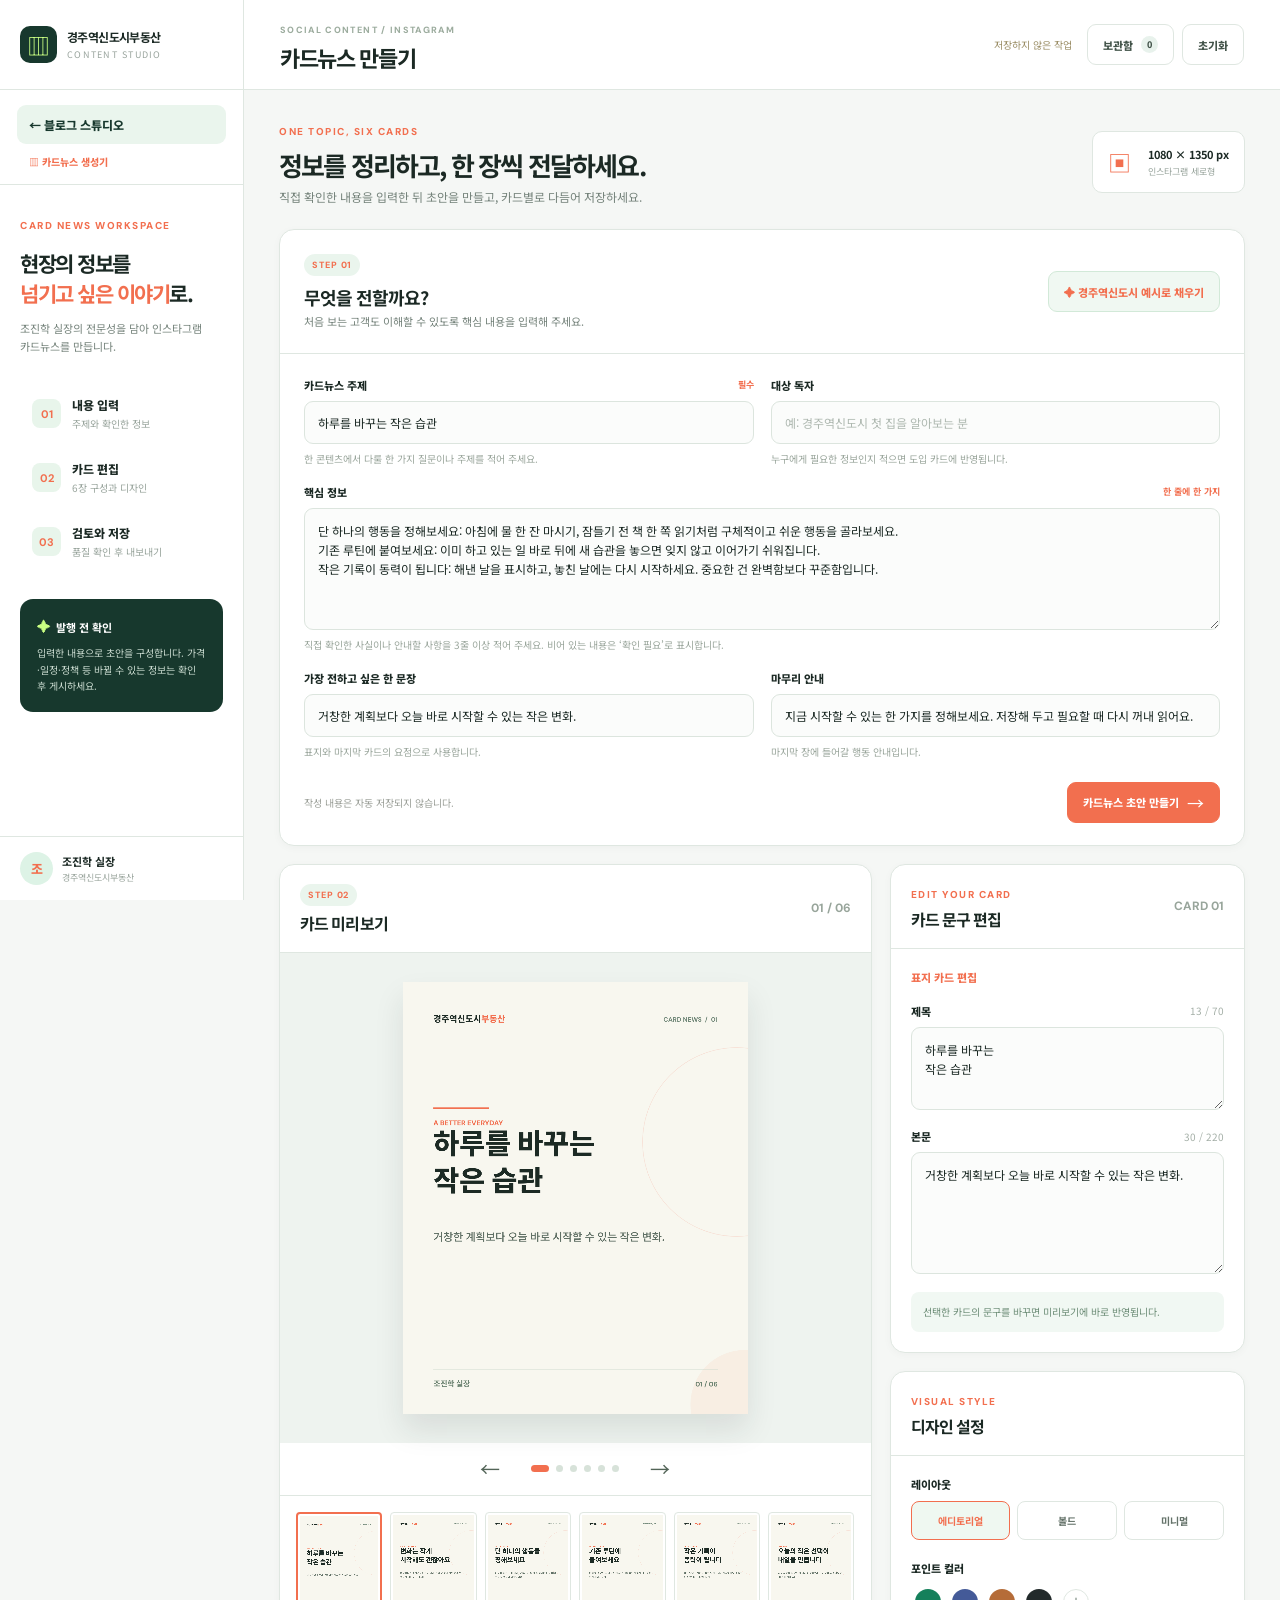
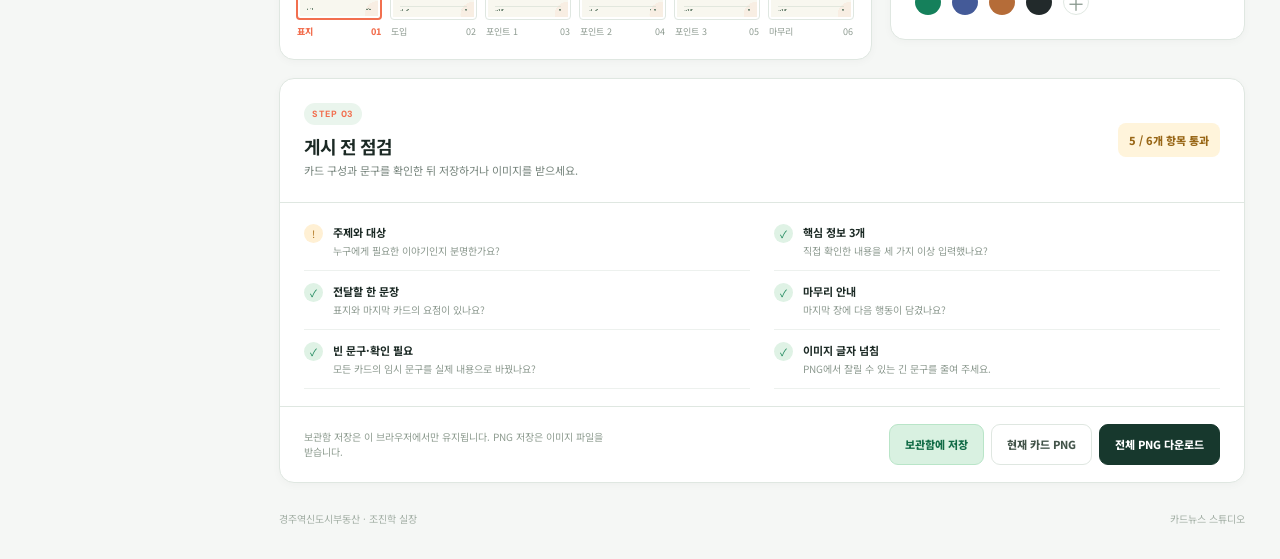
==== cardnews/index.html @ ac6d8d50 "Add combined blog and card news studio" ====
<!doctype html><html lang="ko"><head><meta charset="UTF-8"><meta name="viewport" content="width=device-width,initial-scale=1"><meta name="theme-color" content="#f5f7f5"><meta name="description" content="경주역신도시부동산 카드뉴스 스튜디오"><title>카드뉴스 스튜디오 | 경주역신도시부동산</title><link rel="preconnect" href="https://fonts.googleapis.com"><link rel="preconnect" href="https://fonts.gstatic.com" crossorigin><link href="https://fonts.googleapis.com/css2?family=DM+Sans:wght@400;500;600;700;800&family=Noto+Sans+KR:wght@400;500;600;700;800;900&display=swap" rel="stylesheet"><link rel="stylesheet" href="./styles.css"><link rel="stylesheet" href="./integration.css"></head><body>
<div class="app-shell"><aside class="sidebar"><div class="brand"><span class="brand-mark">▥</span><span><strong>경주역신도시부동산</strong><small>CONTENT STUDIO</small></span></div><nav class="studio-switch" aria-label="콘텐츠 작업실"><a href="../index.html">← 블로그 스튜디오</a><span class="current">▥ 카드뉴스 생성기</span></nav><div class="side-content"><span class="side-label">CARD NEWS WORKSPACE</span><h1>현장의 정보를<br><em>넘기고 싶은 이야기</em>로.</h1><p>조진학 실장의 전문성을 담아 인스타그램 카드뉴스를 만듭니다.</p><div class="step-list" aria-label="제작 단계"><a href="#brief"><b>01</b><span>내용 입력<small>주제와 확인한 정보</small></span></a><a href="#preview"><b>02</b><span>카드 편집<small>6장 구성과 디자인</small></span></a><a href="#review"><b>03</b><span>검토와 저장<small>품질 확인 후 내보내기</small></span></a></div><div class="side-note"><span>✦</span><strong>발행 전 확인</strong><p>입력한 내용으로 초안을 구성합니다. 가격·일정·정책 등 바뀔 수 있는 정보는 확인 후 게시하세요.</p></div></div><div class="side-profile"><span class="avatar">조</span><span><strong>조진학 실장</strong><small>경주역신도시부동산</small></span></div></aside>
<main class="main"><header class="topbar"><div><span class="top-kicker">SOCIAL CONTENT / INSTAGRAM</span><h2>카드뉴스 만들기</h2></div><div class="header-actions"><a class="back-to-blog" href="../index.html">← 블로그 스튜디오</a><span id="save-status" class="save-status">저장하지 않은 작업</span><button id="open-archive" class="button ghost" type="button">보관함 <span id="saved-count">0</span></button><button id="reset-all" class="button ghost" type="button">초기화</button></div></header><div class="main-content"><div class="hero-bar"><div><span class="eyebrow">ONE TOPIC, SIX CARDS</span><h3>정보를 정리하고, 한 장씩 전달하세요.</h3><p>직접 확인한 내용을 입력한 뒤 초안을 만들고, 카드별로 다듬어 저장하세요.</p></div><div class="hero-meta"><span>▣</span><strong>1080 × 1350 px</strong><small>인스타그램 세로형</small></div></div>
<section class="panel brief-panel" id="brief"><div class="panel-head"><div><span class="step-pill">STEP 01</span><h3>무엇을 전할까요?</h3><p>처음 보는 고객도 이해할 수 있도록 핵심 내용을 입력해 주세요.</p></div><button id="fill-example" class="button example" type="button">✦ 경주역신도시 예시로 채우기</button></div><div class="brief-grid"><label class="field"><span>카드뉴스 주제 <b>필수</b></span><input id="topic" maxlength="100" placeholder="예: 경주역신도시 아파트를 볼 때 확인할 3가지"><small>한 콘텐츠에서 다룰 한 가지 질문이나 주제를 적어 주세요.</small></label><label class="field"><span>대상 독자</span><input id="audience" maxlength="80" placeholder="예: 경주역신도시 첫 집을 알아보는 분"><small>누구에게 필요한 정보인지 적으면 도입 카드에 반영됩니다.</small></label><label class="field full"><span>핵심 정보 <b>한 줄에 한 가지</b></span><textarea id="facts" rows="5" maxlength="1000" placeholder="예: 교통: 실제 이동 동선과 출퇴근 시간을 확인하세요.&#10;생활: 자주 이용할 시설까지 걸리는 거리를 살펴보세요.&#10;계약: 관심 단지의 최신 조건을 다시 확인하세요."></textarea><small>직접 확인한 사실이나 안내할 사항을 3줄 이상 적어 주세요. 비어 있는 내용은 ‘확인 필요’로 표시합니다.</small></label><label class="field"><span>가장 전하고 싶은 한 문장</span><input id="message" maxlength="120" placeholder="예: 입지보다 내 생활 동선에 맞는지가 중요합니다."><small>표지와 마지막 카드의 요점으로 사용합니다.</small></label><label class="field"><span>마무리 안내</span><input id="cta" maxlength="120" placeholder="예: 궁금한 점은 조진학 실장에게 문의해 주세요."><small>마지막 장에 들어갈 행동 안내입니다.</small></label></div><div class="brief-actions"><span>작성 내용은 자동 저장되지 않습니다.</span><button id="generate" class="button primary" type="button">카드뉴스 초안 만들기 <span>→</span></button></div></section>
<div class="work-grid"><section class="panel preview-panel" id="preview"><div class="panel-head compact"><div><span class="step-pill">STEP 02</span><h3>카드 미리보기</h3></div><span id="slide-counter" class="counter">00 / 06</span></div><div class="preview-stage"><div id="card-preview" class="card-preview"></div><div id="preview-empty" class="preview-empty"><span>▣</span><strong>첫 카드를 기다리고 있어요</strong><p>내용을 입력하고 초안 만들기를 누르면<br>여기에 카드가 표시됩니다.</p></div></div><div class="preview-nav"><button id="prev-card" type="button" aria-label="이전 카드">←</button><div id="nav-dots" class="nav-dots"></div><button id="next-card" type="button" aria-label="다음 카드">→</button></div><div id="filmstrip" class="filmstrip"></div></section><div class="right-stack"><section class="panel editor-panel"><div class="panel-head compact"><div><span class="eyebrow">EDIT YOUR CARD</span><h3>카드 문구 편집</h3></div><span id="edit-card-num" class="counter">—</span></div><div class="editor-content"><p id="edit-card-type" class="card-type">초안을 만들면 카드를 편집할 수 있어요.</p><label class="field"><span>제목 <small id="title-count">0 / 70</small></span><textarea id="edit-title" rows="3" maxlength="70" disabled></textarea></label><label class="field"><span>본문 <small id="body-count">0 / 220</small></span><textarea id="edit-body" rows="5" maxlength="220" disabled></textarea></label><p class="editor-tip">선택한 카드의 문구를 바꾸면 미리보기에 바로 반영됩니다.</p></div></section><section class="panel design-panel"><div class="panel-head compact"><div><span class="eyebrow">VISUAL STYLE</span><h3>디자인 설정</h3></div></div><div class="design-content"><span class="setting-label">레이아웃</span><div class="layout-options" role="group" aria-label="레이아웃"><button type="button" class="layout-option active" data-theme="editorial">에디토리얼</button><button type="button" class="layout-option" data-theme="bold">볼드</button><button type="button" class="layout-option" data-theme="minimal">미니멀</button></div><span class="setting-label">포인트 컬러</span><div class="colors" role="group" aria-label="포인트 컬러"><button type="button" class="color-swatch active" data-color="#15805b" style="--swatch:#15805b" aria-label="브랜드 그린"></button><button type="button" class="color-swatch" data-color="#445a98" style="--swatch:#445a98" aria-label="블루"></button><button type="button" class="color-swatch" data-color="#b56c38" style="--swatch:#b56c38" aria-label="테라코타"></button><button type="button" class="color-swatch" data-color="#222a2b" style="--swatch:#222a2b" aria-label="차콜"></button><label class="custom-color" title="직접 선택"><input id="custom-color" type="color" value="#15805b" aria-label="사용자 지정 색상"><span>＋</span></label></div></div></section></div></div>
<section class="panel review-panel" id="review"><div class="panel-head"><div><span class="step-pill">STEP 03</span><h3>게시 전 점검</h3><p>카드 구성과 문구를 확인한 뒤 저장하거나 이미지를 받으세요.</p></div><div id="quality-summary" class="quality-summary">초안을 만들면 점검합니다</div></div><div id="quality-list" class="quality-list"></div><div class="review-actions"><p>보관함 저장은 이 브라우저에서만 유지됩니다. PNG 저장은 이미지 파일을 받습니다.</p><div><button id="save-draft" class="button save" type="button" disabled>보관함에 저장</button><button id="download-current" class="button ghost" type="button" disabled>현재 카드 PNG</button><button id="download-all" class="button dark" type="button" disabled>전체 PNG 다운로드</button></div></div></section><footer class="footer">경주역신도시부동산 · 조진학 실장 <span>카드뉴스 스튜디오</span></footer></div></main></div>
<dialog id="archive-dialog" class="archive-dialog"><div class="dialog-head"><div><span class="eyebrow">SAVED PROJECTS</span><h3>보관함</h3></div><button id="close-archive" type="button" aria-label="닫기">×</button></div><div id="archive-list" class="archive-list"></div></dialog><div id="toast" class="toast" role="status" aria-live="polite"></div><script src="./app.js"></script></body></html>
---- cardnews/styles.css ----
:root{--green:#15805b;--deep:#17382d;--ink:#1b2924;--muted:#75837b;--line:#dfe7e1;--bg:#f5f7f5;--paper:#fff}*{box-sizing:border-box}html{scroll-behavior:smooth}body{margin:0;background:var(--bg);color:var(--ink);font-family:'Noto Sans KR',sans-serif;font-size:14px}button,input,textarea{font:inherit}button{cursor:pointer}button:disabled{cursor:not-allowed;opacity:.48}button:focus-visible,input:focus-visible,textarea:focus-visible,a:focus-visible{outline:3px solid #88d7b2;outline-offset:2px}.app-shell{display:flex;min-height:100vh}.sidebar{width:244px;flex:0 0 244px;background:#fff;border-right:1px solid var(--line);display:flex;flex-direction:column;min-height:100vh;position:sticky;top:0;height:100vh}.brand{height:90px;padding:0 20px;display:flex;align-items:center;gap:10px;border-bottom:1px solid var(--line)}.brand-mark{height:37px;width:37px;display:grid;place-items:center;border-radius:10px;background:var(--deep);color:#caff83;font-size:23px}.brand strong,.brand small,.side-profile strong,.side-profile small{display:block}.brand strong{font-size:12px;letter-spacing:-.05em}.brand small{font-size:9px;letter-spacing:.14em;color:#9aa59e;margin-top:3px}.side-content{padding:28px 20px}.side-label,.eyebrow,.top-kicker{font-family:'DM Sans',sans-serif;letter-spacing:.15em;font-size:10px;font-weight:800;color:var(--green)}.side-content h1{font-size:21px;line-height:1.42;letter-spacing:-.07em;margin:16px 0 10px}.side-content h1 em{font-style:normal;color:var(--green)}.side-content>p{color:var(--muted);font-size:11px;line-height:1.7;margin:0 0 28px;word-break:keep-all}.step-list{display:grid;gap:5px}.step-list a{text-decoration:none;color:var(--ink);display:flex;align-items:center;gap:11px;padding:12px;border-radius:11px}.step-list a:hover{background:#e9f5ed}.step-list b{height:29px;width:29px;background:#e8f5eb;color:var(--green);border-radius:8px;display:grid;place-items:center;font-family:'DM Sans',sans-serif;font-size:11px}.step-list span{font-weight:800;font-size:12px}.step-list small{display:block;color:#98a49c;font-size:10px;font-weight:400;margin-top:3px}.side-note{margin-top:28px;background:var(--deep);border-radius:13px;padding:17px;color:#fff}.side-note>span{color:#caff83;margin-right:5px}.side-note strong{font-size:11px}.side-note p{font-size:10px;line-height:1.65;color:#c9dacf;margin:9px 0 0}.side-profile{margin-top:auto;border-top:1px solid var(--line);padding:15px 20px;display:flex;gap:9px;align-items:center}.avatar{height:33px;width:33px;border-radius:50%;background:#ddf3e6;color:var(--green);font-size:13px;font-weight:800;display:grid;place-items:center}.side-profile strong{font-size:11px}.side-profile small{font-size:9px;color:#9ba69e;margin-top:2px}.main{min-width:0;flex:1}.topbar{height:90px;background:#fff;border-bottom:1px solid var(--line);padding:0 36px;display:flex;justify-content:space-between;align-items:center;gap:15px}.top-kicker{color:#9cac9e;font-size:9px}.topbar h2{font-size:22px;letter-spacing:-.06em;margin:4px 0 0}.header-actions{display:flex;align-items:center;gap:8px}.save-status{color:#9a8d65;font-size:10px;margin-right:7px}.save-status.saved{color:var(--green)}.button{border-radius:9px;height:41px;padding:0 15px;display:inline-flex;align-items:center;justify-content:center;gap:8px;font-size:11px;font-weight:800;white-space:nowrap;transition:background .2s,transform .2s}.button:not(:disabled):hover{transform:translateY(-1px)}.ghost{background:#fff;color:#43544a;border:1px solid var(--line)}.ghost:hover{background:#f6faf7}.ghost span{background:#e8f2ec;padding:2px 6px;border-radius:20px;font-size:9px}.primary{border:1px solid var(--green);background:var(--green);color:#fff}.primary:hover{background:#126a4c}.primary span{font-size:17px;font-weight:400}.dark{background:var(--deep);border:1px solid var(--deep);color:#fff}.dark:hover{background:#285341}.save{background:#d9f1e1;color:#116b46;border:1px solid #b9e5c8}.save:hover{background:#c8e9d5}.example{background:#f0f8f2;border:1px solid #d2e9d8;color:var(--green)}.main-content{max-width:1450px;margin:auto;padding:29px 35px 25px}.hero-bar{display:flex;justify-content:space-between;align-items:center;gap:18px;margin:0 0 24px}.hero-bar h3{font-size:26px;letter-spacing:-.07em;line-height:1.4;margin:8px 0 5px}.hero-bar p{font-size:12px;color:var(--muted);margin:0}.hero-meta{display:grid;grid-template-columns:30px auto;column-gap:10px;align-items:center;background:#fff;border:1px solid var(--line);border-radius:10px;padding:13px 15px}.hero-meta span{grid-row:1/3;color:var(--green);font-size:23px}.hero-meta strong{font-size:11px;white-space:nowrap}.hero-meta small{font-size:9px;color:#98a49c}.panel{background:#fff;border:1px solid var(--line);border-radius:15px;box-shadow:0 2px 8px #1b292408;min-width:0}.panel-head{padding:22px 24px;display:flex;align-items:center;justify-content:space-between;gap:18px;border-bottom:1px solid var(--line)}.panel-head h3{font-size:18px;letter-spacing:-.055em;margin:8px 0 3px}.panel-head p{font-size:11px;color:var(--muted);margin:0;line-height:1.6}.step-pill{display:inline-block;background:#eaf5ed;border-radius:99px;padding:5px 8px;color:var(--green);font:800 9px 'DM Sans',sans-serif;letter-spacing:.1em}.panel-head.compact{padding:17px 20px}.compact h3{font-size:16px;margin:5px 0 0}.brief-grid{padding:23px 24px 5px;display:grid;grid-template-columns:1fr 1fr;gap:0 17px}.field{display:block;margin-bottom:18px;min-width:0}.field.full{grid-column:1/-1}.field>span{display:flex;justify-content:space-between;align-items:center;margin-bottom:8px;font-size:11px;font-weight:800}.field>span b{color:var(--green);font-size:9px;margin-left:5px}.field>span small{color:#a4afa7;font-size:10px;font-weight:400}.field input,.field textarea{display:block;width:100%;background:#fbfcfb;color:var(--ink);border:1px solid #dce5de;border-radius:9px;padding:12px 13px;font-size:12px;line-height:1.6;resize:vertical;outline:none}.field input{height:43px}.field input:focus,.field textarea:focus{border-color:var(--green);background:#fff;box-shadow:0 0 0 3px #15805b17}.field input::placeholder,.field textarea::placeholder{color:#aeb8b0}.field>small{display:block;font-size:10px;color:#9aa69c;line-height:1.5;margin-top:7px}.brief-actions{padding:0 24px 22px;display:flex;align-items:center;justify-content:space-between;gap:15px}.brief-actions>span{color:#9b9f98;font-size:10px}.work-grid{display:grid;grid-template-columns:minmax(430px,1.25fr) minmax(290px,.75fr);gap:18px;margin-top:18px;align-items:start}.right-stack{display:grid;gap:18px}.counter{color:#98a59b;font:700 12px 'DM Sans',sans-serif}.preview-stage{background:#eef3ef;padding:29px;min-height:490px;display:grid;place-items:center;position:relative}.card-preview{width:min(100%,345px);aspect-ratio:4/5;box-shadow:0 16px 28px #1b29241a}.card-preview:empty{display:none}.preview-empty{text-align:center;color:#9aaa9e}.preview-empty>span{font-size:44px;display:block;color:#bbd2c2;margin-bottom:10px}.preview-empty strong{font-size:14px;color:#4e6255}.preview-empty p{font-size:11px;line-height:1.7}.preview-nav{height:52px;display:flex;align-items:center;justify-content:center;gap:25px}.preview-nav>button{border:0;background:transparent;color:#526457;font-size:20px}.preview-nav>button:disabled{opacity:.3}.nav-dots{display:flex;gap:7px}.nav-dot{height:7px;width:7px;border-radius:50%;border:0;background:#d7e2d9;padding:0}.nav-dot.active{width:18px;border-radius:10px;background:var(--green)}.filmstrip{border-top:1px solid var(--line);padding:16px;display:grid;grid-template-columns:repeat(6,minmax(0,1fr));gap:8px}.filmstrip:empty{display:none}.film-card{border:0;background:transparent;text-align:left;padding:0;min-width:0}.film-image{aspect-ratio:4/5;overflow:hidden;border:1px solid var(--line);border-radius:4px;padding:2px}.film-card.active .film-image{border:2px solid var(--green)}.film-caption{font-size:9px;color:#8e9b91;padding:5px 1px;display:flex;justify-content:space-between}.film-card.active .film-caption{color:var(--green);font-weight:800}.editor-content,.design-content{padding:20px}.card-type{font-size:11px;color:var(--green);font-weight:800;margin:0 0 18px}.editor-content .field textarea{min-height:83px}.editor-content .field:nth-of-type(2) textarea{min-height:116px}.editor-tip{background:#f1f8f3;border-radius:8px;padding:12px;color:#6d8d77;font-size:10px;line-height:1.6;margin:0}.setting-label{font-size:11px;font-weight:800;display:block;margin-bottom:9px}.layout-options{display:grid;grid-template-columns:repeat(3,1fr);gap:7px;margin-bottom:20px}.layout-option{border:1px solid var(--line);background:#fff;color:#65736a;border-radius:8px;height:39px;font-size:10px;font-weight:700}.layout-option.active{border-color:var(--green);background:#eff8f1;color:var(--green)}.colors{display:flex;align-items:center;gap:11px;padding:4px}.color-swatch,.custom-color{width:26px;height:26px;border-radius:50%;border:0;background:var(--swatch);position:relative}.color-swatch.active:after{content:'';position:absolute;inset:-4px;border:1px solid var(--swatch);border-radius:50%}.custom-color{background:#fff;border:1px solid var(--line);display:grid;place-items:center;color:#85958a;font-size:18px;cursor:pointer}.custom-color input{opacity:0;position:absolute;inset:0;width:100%;height:100%;cursor:pointer}.review-panel{margin-top:18px}.quality-summary{font-size:11px;font-weight:800;color:#79887e;background:#f0f4f1;padding:9px 11px;border-radius:8px;white-space:nowrap}.quality-summary.good{color:#16704c;background:#e6f6eb}.quality-summary.warn{color:#986616;background:#fff4db}.quality-list{padding:9px 24px 17px;display:grid;grid-template-columns:repeat(2,1fr);column-gap:24px}.quality-item{border-bottom:1px solid #edf1ee;padding:12px 0;display:flex;align-items:flex-start;gap:10px}.quality-icon{height:19px;width:19px;flex:none;display:grid;place-items:center;border-radius:50%;font-size:10px;background:#eef2ee;color:#93a298}.quality-item.ok .quality-icon{background:#dff2e5;color:#168356}.quality-item.warn .quality-icon{background:#fff0d4;color:#ad731c}.quality-item strong{font-size:11px;display:block}.quality-item small{font-size:10px;color:#8d9a90;line-height:1.5;display:block;margin-top:3px}.review-actions{border-top:1px solid var(--line);padding:17px 24px;display:flex;justify-content:space-between;align-items:center;gap:14px}.review-actions p{font-size:10px;line-height:1.5;color:#8e9c90;margin:0;max-width:310px}.review-actions>div{display:flex;gap:7px;flex-wrap:wrap;justify-content:flex-end}.footer{display:flex;justify-content:space-between;padding:28px 0 8px;color:#a3afa5;font-size:10px}.archive-dialog{border:0;border-radius:14px;padding:0;width:min(510px,calc(100vw - 24px));box-shadow:0 24px 75px #172b2340}.archive-dialog::backdrop{background:#152c2399}.dialog-head{padding:19px 22px;border-bottom:1px solid var(--line);display:flex;justify-content:space-between;align-items:center}.dialog-head h3{margin:5px 0 0;font-size:18px}.dialog-head button{border:0;background:none;font-size:24px}.archive-list{max-height:420px;overflow:auto}.archive-empty{padding:38px;text-align:center;color:#8e9b90;font-size:12px}.archive-row{padding:15px 21px;border-bottom:1px solid var(--line);display:flex;align-items:center;justify-content:space-between;gap:12px}.archive-row strong{font-size:12px;display:block}.archive-row small{font-size:10px;color:#92a096;display:block;margin-top:5px}.archive-row-actions{display:flex;gap:5px}.archive-row-actions button{border:1px solid var(--line);border-radius:7px;background:#fff;font-size:10px;padding:7px}.toast{position:fixed;left:50%;bottom:25px;transform:translate(-50%,16px);background:var(--deep);color:#fff;padding:11px 16px;border-radius:8px;font-size:11px;opacity:0;pointer-events:none;transition:.2s;z-index:20}.toast.show{opacity:1;transform:translate(-50%,0)}
.slide{width:100%;height:100%;background:#f8f7ef;color:#1c2a24;position:relative;overflow:hidden;display:flex;flex-direction:column;padding:9%;font-family:'Noto Sans KR',sans-serif;--card-accent:var(--green)}.slide:before{content:'';position:absolute;width:55%;aspect-ratio:1;border:1px solid var(--card-accent);border-radius:50%;opacity:.15;right:-25%;top:18%}.slide:after{content:'';position:absolute;width:27%;aspect-ratio:1;background:var(--card-accent);border-radius:50%;opacity:.07;right:-12%;bottom:-8%}.slide-top,.slide-bottom{position:relative;z-index:1;display:flex;justify-content:space-between;align-items:center;font:800 clamp(6px,.8vw,10px) 'DM Sans',sans-serif;letter-spacing:.09em}.slide-top .slide-logo{font:800 clamp(8px,1vw,13px) 'Noto Sans KR',sans-serif;letter-spacing:-.07em}.slide-top .slide-logo b{color:var(--card-accent)}.slide-inner{position:relative;z-index:1;flex:1;display:flex;flex-direction:column;justify-content:center}.slide-line{height:3px;width:19%;background:var(--card-accent);margin-bottom:10%}.slide-kicker{font:800 clamp(7px,.8vw,10px) 'DM Sans',sans-serif;letter-spacing:.12em;color:var(--card-accent);margin-bottom:9%}.slide h4{font-size:clamp(20px,2.8vw,38px);line-height:1.33;letter-spacing:-.07em;word-break:keep-all;white-space:pre-wrap;margin:0;font-weight:900}.slide-body{font-size:clamp(9px,1.08vw,14px);line-height:1.72;white-space:pre-wrap;word-break:keep-all;margin:8% 0 0;color:#607065}.slide-bottom{border-top:1px solid #ccd8cc;padding-top:5%;color:#778a7c}.slide.bold{background:var(--card-accent);color:#fff}.slide.bold:before{border-color:#fff;opacity:.27}.slide.bold:after{background:#fff;opacity:.13}.slide.bold .slide-line{background:#fff}.slide.bold .slide-kicker,.slide.bold .slide-top .slide-logo b{color:#fff}.slide.bold .slide-body,.slide.bold .slide-bottom{color:#ffffffd9}.slide.bold .slide-bottom{border-color:#ffffff88}.slide.minimal{background:#fff}.slide.minimal:before,.slide.minimal:after{display:none}.slide.minimal .slide-inner{justify-content:flex-end;padding-bottom:15%}.slide.minimal .slide-line{height:1px;width:100%}.film-image .slide{padding:8%}.film-image .slide-top,.film-image .slide-bottom{font-size:4px}.film-image .slide-top .slide-logo{font-size:5px}.film-image .slide-kicker{font-size:4px}.film-image .slide h4{font-size:clamp(7px,.85vw,12px)}.film-image .slide-body{font-size:clamp(4px,.44vw,6px)}.film-image .slide-line{height:1px}
@media(max-width:1200px){.sidebar{width:210px;flex-basis:210px}.main-content{padding:25px 22px}.topbar{padding:0 22px}.work-grid{grid-template-columns:minmax(350px,1.1fr) minmax(260px,.9fr)}.panel-head{padding:19px}.brief-grid{padding:19px 19px 3px}.brief-actions{padding:0 19px 19px}.review-actions{flex-direction:column;align-items:stretch}.review-actions>div{justify-content:flex-start}}@media(max-width:940px){.sidebar{display:none}.topbar{height:76px}.work-grid{grid-template-columns:minmax(0,1fr) 300px}.preview-stage{min-height:450px}}@media(max-width:700px){.main-content{padding:20px 14px}.topbar{padding:0 14px;align-items:flex-start;height:auto;min-height:88px;padding-top:16px;padding-bottom:12px;flex-wrap:wrap}.topbar h2{font-size:19px}.header-actions{width:100%;justify-content:space-between}.save-status{margin:0}.button{height:42px}.hero-bar h3{font-size:21px}.hero-meta{display:none}.panel-head{display:block}.panel-head .example{margin-top:15px;width:100%}.brief-grid{grid-template-columns:1fr}.field.full{grid-column:auto}.field input,.field textarea{font-size:16px}.brief-actions{display:block}.brief-actions .button{width:100%;margin-top:12px}.work-grid{display:block}.right-stack{margin-top:16px}.design-panel{margin-top:16px}.preview-stage{min-height:420px;padding:22px}.card-preview{max-width:320px}.filmstrip{overflow-x:auto;display:flex}.film-card{flex:0 0 76px}.film-image .slide h4{font-size:8px}.film-image .slide-body{font-size:4px}.quality-list{grid-template-columns:1fr;padding:9px 18px 17px}.review-actions{padding:17px 18px}.review-actions>div{display:grid;grid-template-columns:1fr 1fr}.review-actions>div .dark{grid-column:1/-1}.review-actions>div .button{width:100%}.footer{line-height:1.6}.slide h4{font-size:clamp(20px,6vw,35px)}.slide-body{font-size:clamp(9px,2.5vw,13px)}}
.card-preview canvas,.film-image canvas{display:block;width:100%;height:100%}
.recovery-banner{display:flex;align-items:center;justify-content:space-between;gap:18px;background:#fff9e9;border:1px solid #ead49f;border-radius:12px;padding:17px 20px;margin-bottom:18px}.recovery-banner strong{font-size:13px;color:#795718}.recovery-banner p{font-size:11px;color:#8b7550;line-height:1.6;margin:5px 0 0}.recovery-actions{display:flex;gap:8px;flex:none}@media(max-width:700px){.recovery-banner{display:block}.recovery-actions{margin-top:12px;display:grid;grid-template-columns:1fr 1fr}.recovery-actions .button{white-space:normal}}
---- cardnews/integration.css ----
.studio-switch{padding:15px 17px;border-bottom:1px solid var(--line)}
.studio-switch a{display:flex;align-items:center;gap:8px;padding:11px 12px;border-radius:9px;text-decoration:none;font-size:12px;font-weight:800;color:var(--deep);background:#eaf5ed}
.studio-switch a:hover{background:#d8ecdd}
.studio-switch .current{display:block;padding:10px 12px 0;color:var(--green);font-size:10px;font-weight:800}
.topbar .back-to-blog{display:none;text-decoration:none;color:var(--green);font-size:11px;font-weight:800;white-space:nowrap}
@media(max-width:940px){.topbar .back-to-blog{display:inline-flex;align-items:center;min-height:40px}}
@media(max-width:700px){.topbar .back-to-blog{order:2}}
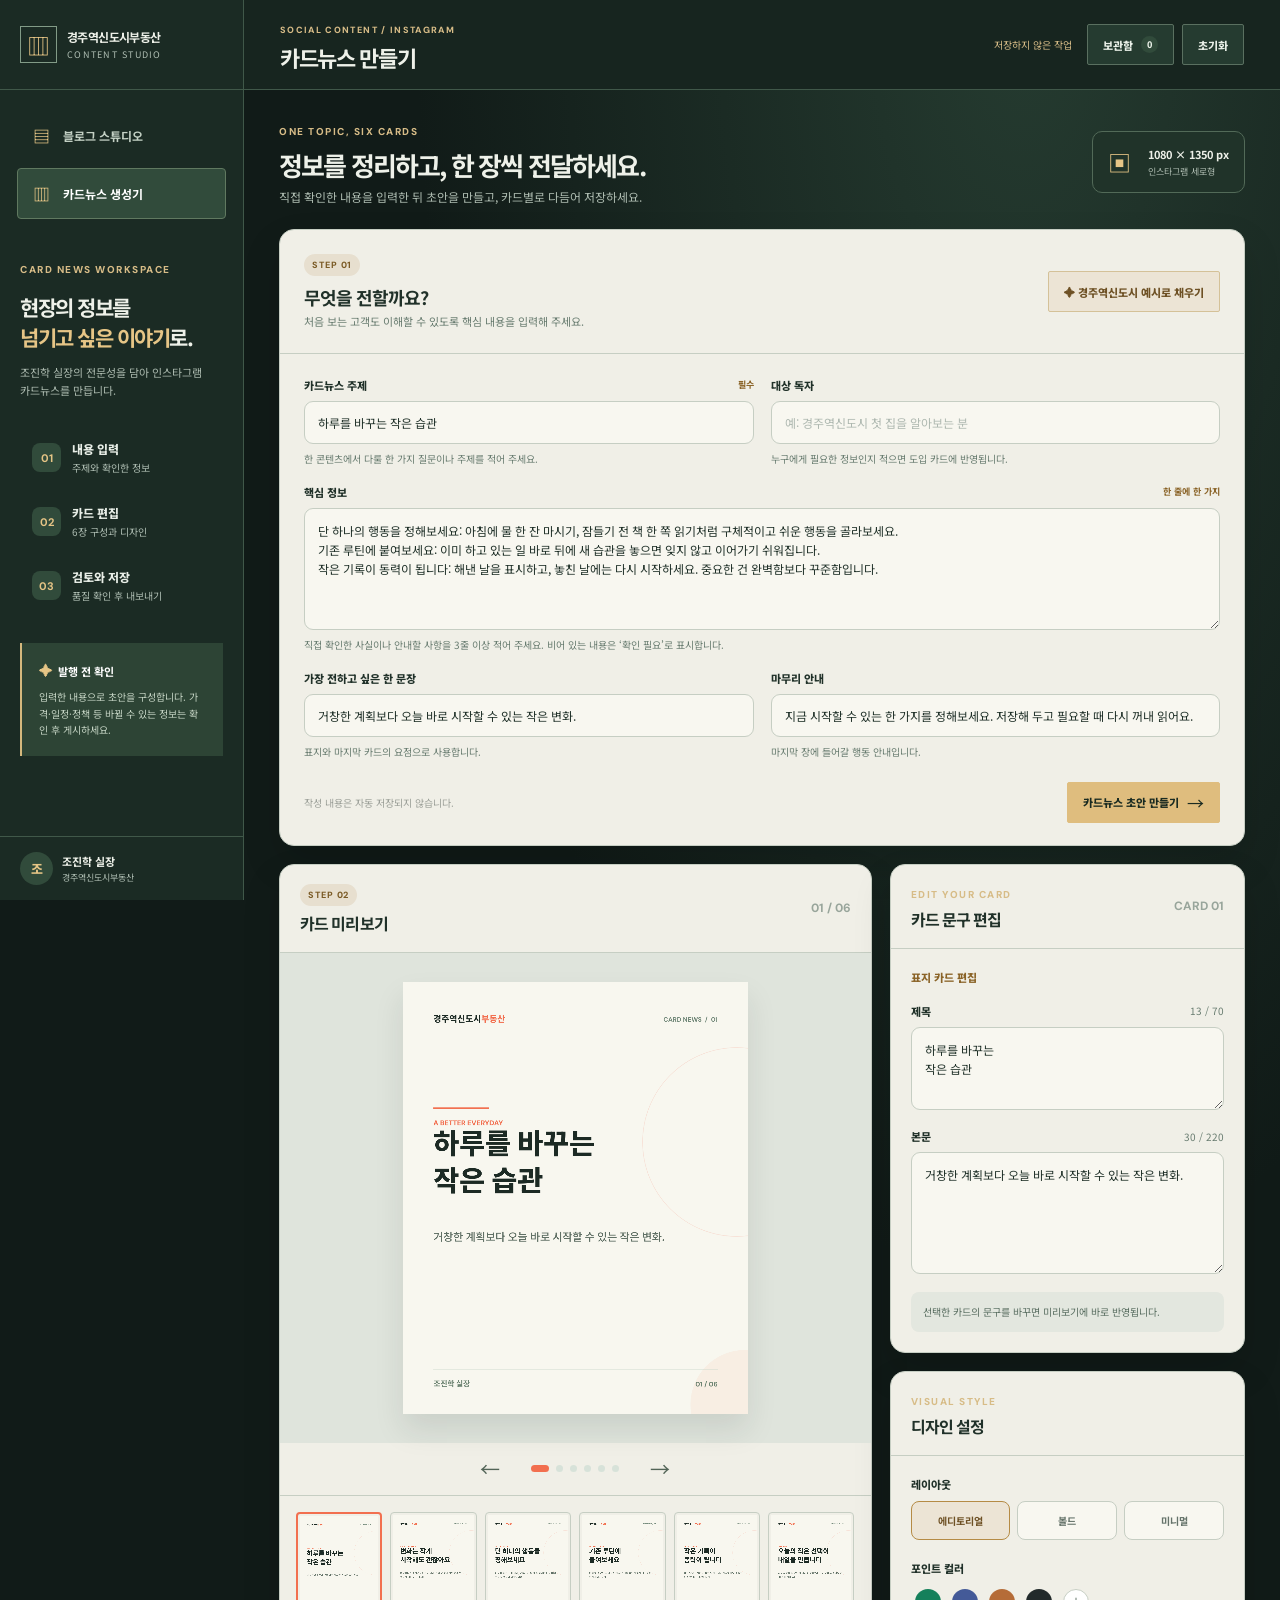
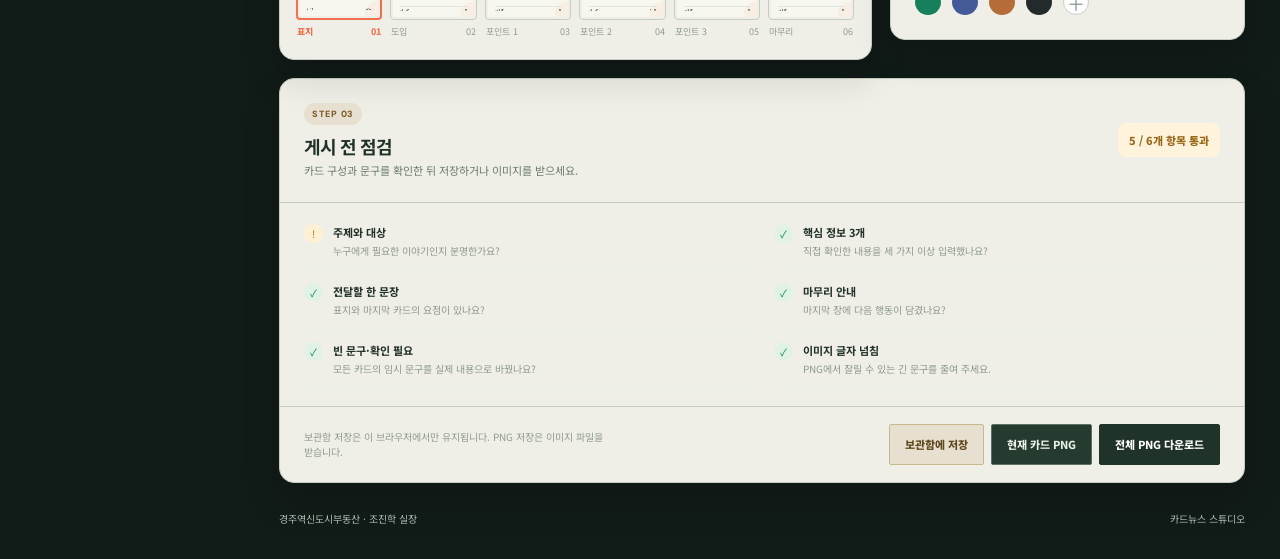
==== commit 439e66cd: "Refine studio navigation and unify card news theme" ====
--- a/cardnews/index.html
+++ b/cardnews/index.html
@@ -1,5 +1,5 @@
 <!doctype html><html lang="ko"><head><meta charset="UTF-8"><meta name="viewport" content="width=device-width,initial-scale=1"><meta name="theme-color" content="#f5f7f5"><meta name="description" content="경주역신도시부동산 카드뉴스 스튜디오"><title>카드뉴스 스튜디오 | 경주역신도시부동산</title><link rel="preconnect" href="https://fonts.googleapis.com"><link rel="preconnect" href="https://fonts.gstatic.com" crossorigin><link href="https://fonts.googleapis.com/css2?family=DM+Sans:wght@400;500;600;700;800&family=Noto+Sans+KR:wght@400;500;600;700;800;900&display=swap" rel="stylesheet"><link rel="stylesheet" href="./styles.css"><link rel="stylesheet" href="./integration.css"></head><body>
-<div class="app-shell"><aside class="sidebar"><div class="brand"><span class="brand-mark">▥</span><span><strong>경주역신도시부동산</strong><small>CONTENT STUDIO</small></span></div><nav class="studio-switch" aria-label="콘텐츠 작업실"><a href="../index.html">← 블로그 스튜디오</a><span class="current">▥ 카드뉴스 생성기</span></nav><div class="side-content"><span class="side-label">CARD NEWS WORKSPACE</span><h1>현장의 정보를<br><em>넘기고 싶은 이야기</em>로.</h1><p>조진학 실장의 전문성을 담아 인스타그램 카드뉴스를 만듭니다.</p><div class="step-list" aria-label="제작 단계"><a href="#brief"><b>01</b><span>내용 입력<small>주제와 확인한 정보</small></span></a><a href="#preview"><b>02</b><span>카드 편집<small>6장 구성과 디자인</small></span></a><a href="#review"><b>03</b><span>검토와 저장<small>품질 확인 후 내보내기</small></span></a></div><div class="side-note"><span>✦</span><strong>발행 전 확인</strong><p>입력한 내용으로 초안을 구성합니다. 가격·일정·정책 등 바뀔 수 있는 정보는 확인 후 게시하세요.</p></div></div><div class="side-profile"><span class="avatar">조</span><span><strong>조진학 실장</strong><small>경주역신도시부동산</small></span></div></aside>
+<div class="app-shell"><aside class="sidebar"><div class="brand"><span class="brand-mark">▥</span><span><strong>경주역신도시부동산</strong><small>CONTENT STUDIO</small></span></div><nav class="studio-switch" aria-label="콘텐츠 작업실"><a href="../index.html"><span aria-hidden="true">▤</span> 블로그 스튜디오</a><a href="index.html" aria-current="page"><span aria-hidden="true">▥</span> 카드뉴스 생성기</a></nav><div class="side-content"><span class="side-label">CARD NEWS WORKSPACE</span><h1>현장의 정보를<br><em>넘기고 싶은 이야기</em>로.</h1><p>조진학 실장의 전문성을 담아 인스타그램 카드뉴스를 만듭니다.</p><div class="step-list" aria-label="제작 단계"><a href="#brief"><b>01</b><span>내용 입력<small>주제와 확인한 정보</small></span></a><a href="#preview"><b>02</b><span>카드 편집<small>6장 구성과 디자인</small></span></a><a href="#review"><b>03</b><span>검토와 저장<small>품질 확인 후 내보내기</small></span></a></div><div class="side-note"><span>✦</span><strong>발행 전 확인</strong><p>입력한 내용으로 초안을 구성합니다. 가격·일정·정책 등 바뀔 수 있는 정보는 확인 후 게시하세요.</p></div></div><div class="side-profile"><span class="avatar">조</span><span><strong>조진학 실장</strong><small>경주역신도시부동산</small></span></div></aside>
 <main class="main"><header class="topbar"><div><span class="top-kicker">SOCIAL CONTENT / INSTAGRAM</span><h2>카드뉴스 만들기</h2></div><div class="header-actions"><a class="back-to-blog" href="../index.html">← 블로그 스튜디오</a><span id="save-status" class="save-status">저장하지 않은 작업</span><button id="open-archive" class="button ghost" type="button">보관함 <span id="saved-count">0</span></button><button id="reset-all" class="button ghost" type="button">초기화</button></div></header><div class="main-content"><div class="hero-bar"><div><span class="eyebrow">ONE TOPIC, SIX CARDS</span><h3>정보를 정리하고, 한 장씩 전달하세요.</h3><p>직접 확인한 내용을 입력한 뒤 초안을 만들고, 카드별로 다듬어 저장하세요.</p></div><div class="hero-meta"><span>▣</span><strong>1080 × 1350 px</strong><small>인스타그램 세로형</small></div></div>
 <section class="panel brief-panel" id="brief"><div class="panel-head"><div><span class="step-pill">STEP 01</span><h3>무엇을 전할까요?</h3><p>처음 보는 고객도 이해할 수 있도록 핵심 내용을 입력해 주세요.</p></div><button id="fill-example" class="button example" type="button">✦ 경주역신도시 예시로 채우기</button></div><div class="brief-grid"><label class="field"><span>카드뉴스 주제 <b>필수</b></span><input id="topic" maxlength="100" placeholder="예: 경주역신도시 아파트를 볼 때 확인할 3가지"><small>한 콘텐츠에서 다룰 한 가지 질문이나 주제를 적어 주세요.</small></label><label class="field"><span>대상 독자</span><input id="audience" maxlength="80" placeholder="예: 경주역신도시 첫 집을 알아보는 분"><small>누구에게 필요한 정보인지 적으면 도입 카드에 반영됩니다.</small></label><label class="field full"><span>핵심 정보 <b>한 줄에 한 가지</b></span><textarea id="facts" rows="5" maxlength="1000" placeholder="예: 교통: 실제 이동 동선과 출퇴근 시간을 확인하세요.&#10;생활: 자주 이용할 시설까지 걸리는 거리를 살펴보세요.&#10;계약: 관심 단지의 최신 조건을 다시 확인하세요."></textarea><small>직접 확인한 사실이나 안내할 사항을 3줄 이상 적어 주세요. 비어 있는 내용은 ‘확인 필요’로 표시합니다.</small></label><label class="field"><span>가장 전하고 싶은 한 문장</span><input id="message" maxlength="120" placeholder="예: 입지보다 내 생활 동선에 맞는지가 중요합니다."><small>표지와 마지막 카드의 요점으로 사용합니다.</small></label><label class="field"><span>마무리 안내</span><input id="cta" maxlength="120" placeholder="예: 궁금한 점은 조진학 실장에게 문의해 주세요."><small>마지막 장에 들어갈 행동 안내입니다.</small></label></div><div class="brief-actions"><span>작성 내용은 자동 저장되지 않습니다.</span><button id="generate" class="button primary" type="button">카드뉴스 초안 만들기 <span>→</span></button></div></section>
 <div class="work-grid"><section class="panel preview-panel" id="preview"><div class="panel-head compact"><div><span class="step-pill">STEP 02</span><h3>카드 미리보기</h3></div><span id="slide-counter" class="counter">00 / 06</span></div><div class="preview-stage"><div id="card-preview" class="card-preview"></div><div id="preview-empty" class="preview-empty"><span>▣</span><strong>첫 카드를 기다리고 있어요</strong><p>내용을 입력하고 초안 만들기를 누르면<br>여기에 카드가 표시됩니다.</p></div></div><div class="preview-nav"><button id="prev-card" type="button" aria-label="이전 카드">←</button><div id="nav-dots" class="nav-dots"></div><button id="next-card" type="button" aria-label="다음 카드">→</button></div><div id="filmstrip" class="filmstrip"></div></section><div class="right-stack"><section class="panel editor-panel"><div class="panel-head compact"><div><span class="eyebrow">EDIT YOUR CARD</span><h3>카드 문구 편집</h3></div><span id="edit-card-num" class="counter">—</span></div><div class="editor-content"><p id="edit-card-type" class="card-type">초안을 만들면 카드를 편집할 수 있어요.</p><label class="field"><span>제목 <small id="title-count">0 / 70</small></span><textarea id="edit-title" rows="3" maxlength="70" disabled></textarea></label><label class="field"><span>본문 <small id="body-count">0 / 220</small></span><textarea id="edit-body" rows="5" maxlength="220" disabled></textarea></label><p class="editor-tip">선택한 카드의 문구를 바꾸면 미리보기에 바로 반영됩니다.</p></div></section><section class="panel design-panel"><div class="panel-head compact"><div><span class="eyebrow">VISUAL STYLE</span><h3>디자인 설정</h3></div></div><div class="design-content"><span class="setting-label">레이아웃</span><div class="layout-options" role="group" aria-label="레이아웃"><button type="button" class="layout-option active" data-theme="editorial">에디토리얼</button><button type="button" class="layout-option" data-theme="bold">볼드</button><button type="button" class="layout-option" data-theme="minimal">미니멀</button></div><span class="setting-label">포인트 컬러</span><div class="colors" role="group" aria-label="포인트 컬러"><button type="button" class="color-swatch active" data-color="#15805b" style="--swatch:#15805b" aria-label="브랜드 그린"></button><button type="button" class="color-swatch" data-color="#445a98" style="--swatch:#445a98" aria-label="블루"></button><button type="button" class="color-swatch" data-color="#b56c38" style="--swatch:#b56c38" aria-label="테라코타"></button><button type="button" class="color-swatch" data-color="#222a2b" style="--swatch:#222a2b" aria-label="차콜"></button><label class="custom-color" title="직접 선택"><input id="custom-color" type="color" value="#15805b" aria-label="사용자 지정 색상"><span>＋</span></label></div></div></section></div></div>
--- a/cardnews/integration.css
+++ b/cardnews/integration.css
@@ -1,7 +1,10 @@
-.studio-switch{padding:15px 17px;border-bottom:1px solid var(--line)}
-.studio-switch a{display:flex;align-items:center;gap:8px;padding:11px 12px;border-radius:9px;text-decoration:none;font-size:12px;font-weight:800;color:var(--deep);background:#eaf5ed}
-.studio-switch a:hover{background:#d8ecdd}
-.studio-switch .current{display:block;padding:10px 12px 0;color:var(--green);font-size:10px;font-weight:800}
-.topbar .back-to-blog{display:none;text-decoration:none;color:var(--green);font-size:11px;font-weight:800;white-space:nowrap}
-@media(max-width:940px){.topbar .back-to-blog{display:inline-flex;align-items:center;min-height:40px}}
-@media(max-width:700px){.topbar .back-to-blog{order:2}}
+:root{--green:#dfbd7e;--deep:#1b2b24;--ink:#203129;--muted:#687c70;--line:#c6cec3;--bg:#111b18;--paper:#f0efe7}
+body{background:#111b18;color:#eef1e9;background-image:radial-gradient(ellipse at 80% 0%,#253b30 0%,transparent 42%)}
+.sidebar{background:#1b2b24;border-color:#405849;color:#eef1e9}.brand{border-color:#405849}.brand-mark{border:1px solid #829b87;border-radius:0;background:transparent;color:#e6c586}.brand small{color:#aebdb2}
+.studio-switch{display:grid;gap:7px;padding:20px 17px 10px;border-bottom:0}.studio-switch a{display:flex;align-items:center;gap:11px;padding:12px;border:1px solid transparent;border-radius:4px;text-decoration:none;font-size:12px;font-weight:700;color:#c4d1c5;background:transparent}.studio-switch a span{width:22px;text-align:center;color:#e6c586;font-size:17px}.studio-switch a:hover{background:#2b4435;color:#fff}.studio-switch a[aria-current="page"]{background:#314b3b;border-color:#607960;color:#fff}
+.side-content{color:#eef1e9}.side-label,.eyebrow,.top-kicker{color:#d7bc87}.side-content h1 em{color:#e6c586}.side-content>p{color:#adbbb0}.step-list a{color:#e8eee7}.step-list a:hover{background:#2b4435}.step-list b{background:#314b3b;color:#e6c586}.step-list small{color:#aebdb2}.side-note{background:#2d4435;border-left:2px solid #d4b87d;border-radius:0}.side-note>span{color:#e6c586}.side-note p{color:#c5d4c4}.side-profile{border-color:#405849}.avatar{background:#314b3b;color:#e6c586}.side-profile small{color:#aebdb2}
+.main{background:transparent}.topbar{background:#17251f;border-color:#405849;color:#eef1e9}.top-kicker{color:#d7bc87}.save-status{color:#d7bc87}.save-status.saved{color:#e6c586}.main-content{color:#eef1e9}.hero-bar p{color:#adbbb0}.hero-meta{background:#203329;border-color:#526a58;color:#eef1e9}.hero-meta span{color:#e6c586}.hero-meta small{color:#adbbb0}
+.panel{background:#f0efe7;border-color:#c6cec3;color:#203129;box-shadow:0 18px 38px #0002}.panel-head{border-color:#c6cec3}.panel-head p{color:#687c70}.step-pill{background:#e7dfcf;color:#7a5a25}.field input,.field textarea{background:#f8f7f0;border-color:#c6cec3;color:#203129}.field input:focus,.field textarea:focus{border-color:#b58b45;background:#fff;box-shadow:0 0 0 3px #dfbd7e33}.field>span b,.card-type{color:#8a6327}.field>small,.field>span small{color:#687c70}
+.button{border-radius:2px}.primary{background:#dfbd7e;border-color:#dfbd7e;color:#1a2b21}.primary:hover{background:#efd19a}.ghost{background:#253b30;border-color:#5a7060;color:#eaf0e8}.ghost:hover{background:#3b5142}.ghost span{background:#314b3b}.dark{background:#203329;border-color:#203329}.save{background:#e7dfcf;border-color:#c9b78f;color:#5f481f}.example{background:#ece4d5;border-color:#d4c198;color:#6e5125}
+.preview-stage{background:#dfe4dc}.editor-tip{background:#e3e7df;color:#596e61}.layout-option{background:#f8f7f0;border-color:#c6cec3}.layout-option.active{border-color:#b58b45;background:#ece4d5;color:#6e5125}.quality-summary{background:#e3e7df}.review-actions{border-color:#c6cec3}.footer{color:#adbbb0}
+.topbar .back-to-blog{display:none;text-decoration:none;color:#e6c586;font-size:11px;font-weight:800;white-space:nowrap}@media(max-width:940px){.topbar .back-to-blog{display:inline-flex;align-items:center;min-height:40px}}@media(max-width:700px){.topbar .back-to-blog{order:2}}
